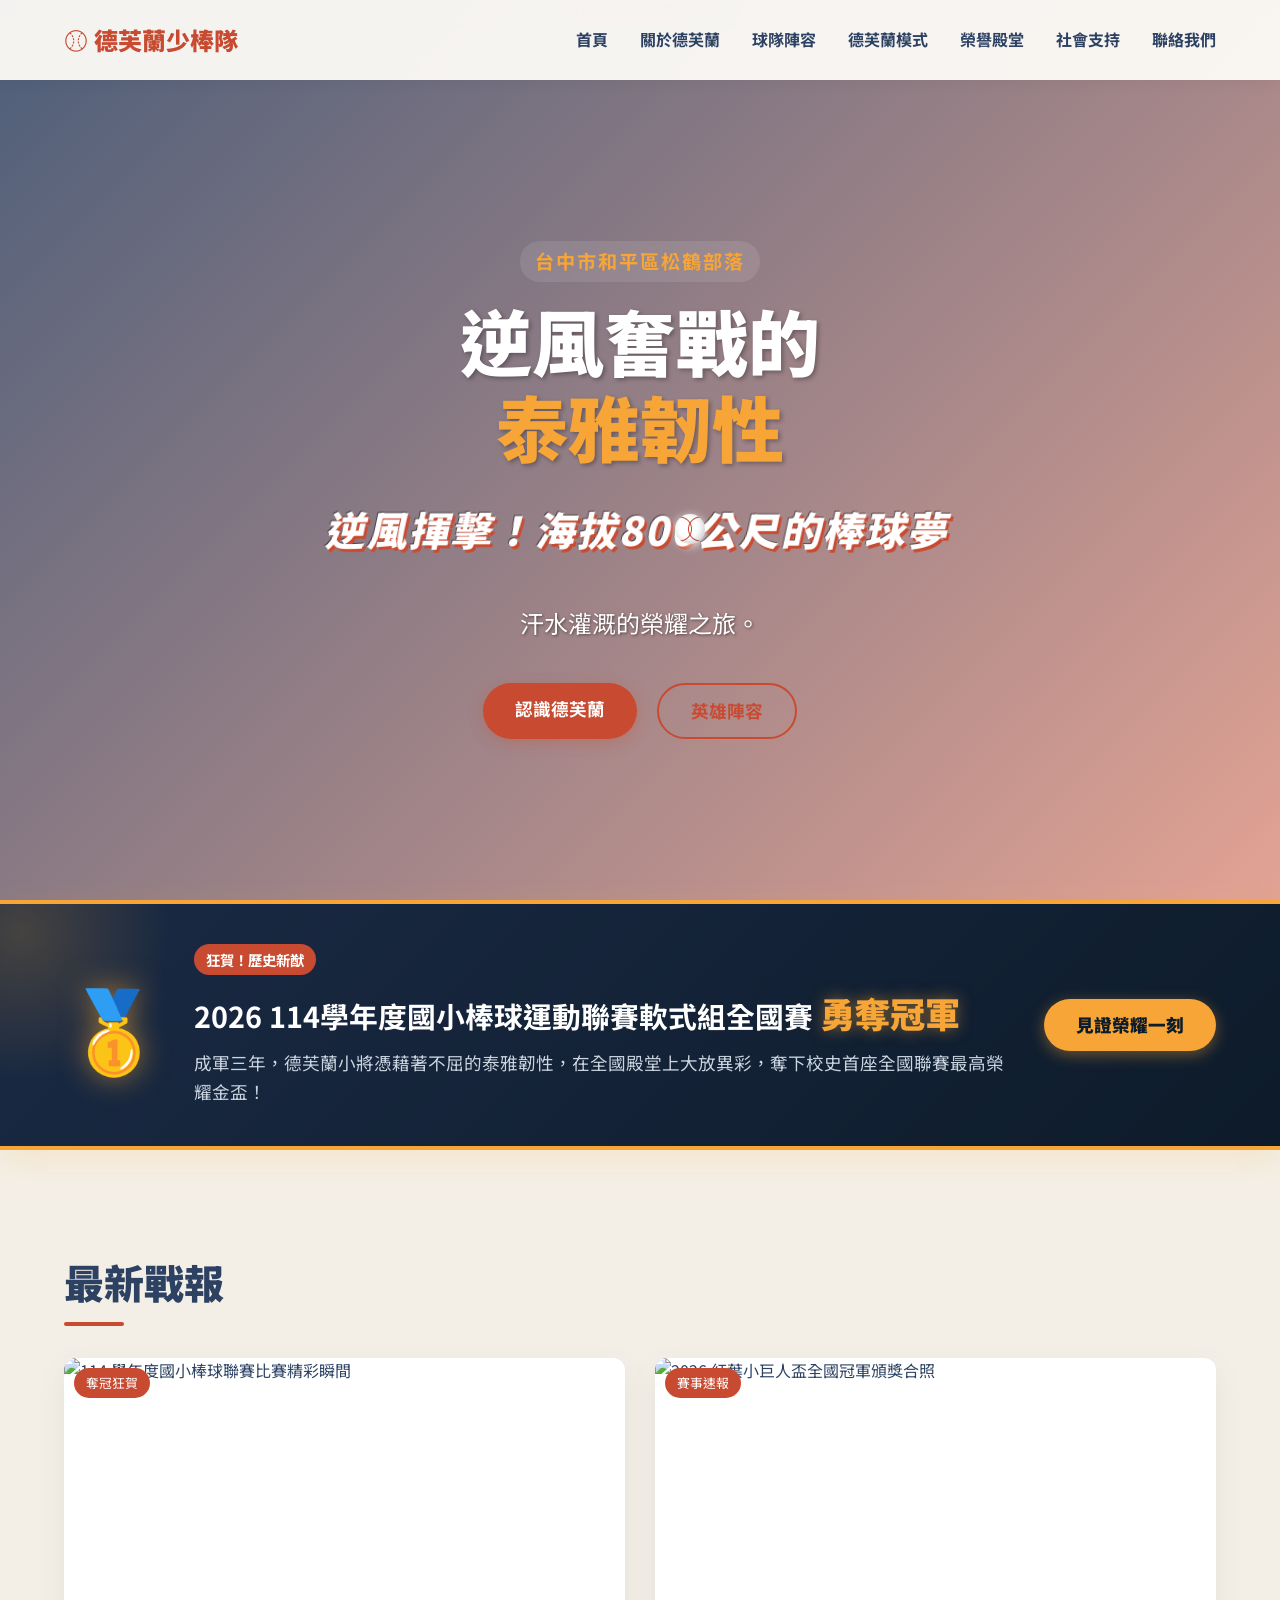
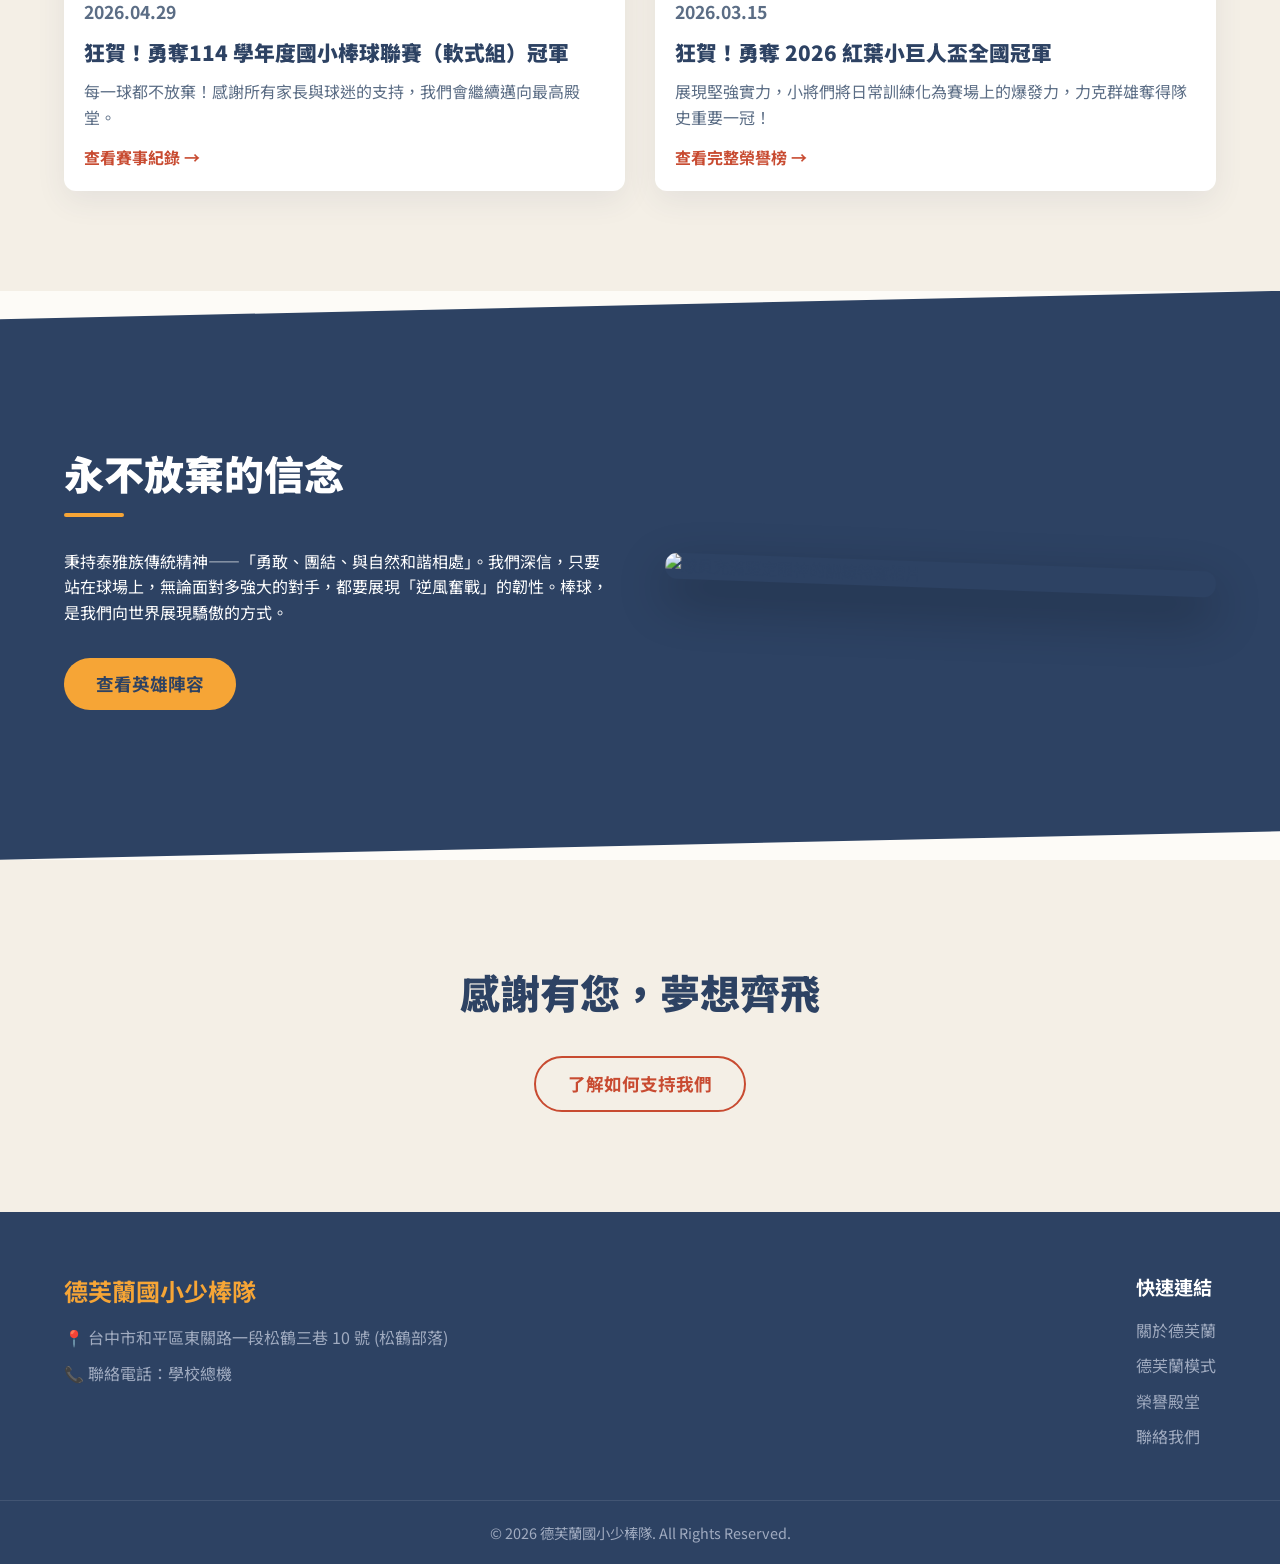
==== index.html @ 4b1ca67d "rel 1" ====
<!DOCTYPE html>
<html lang="zh-Hant">
<head>
    <meta charset="UTF-8">
    <meta name="viewport" content="width=device-width, initial-scale=1.0">
    <title>德芙蘭少棒隊 | 海拔 800 公尺的棒球夢想</title>
    <link href="https://fonts.googleapis.com/css2?family=Noto+Sans+TC:wght@400;700;900&display=swap" rel="stylesheet">
    <link rel="stylesheet" href="style.css">
</head>
<body>
    <header class="navbar" id="navbar">
        <div class="container nav-container">
            <div class="logo"><a href="index.html">⚾ 德芙蘭少棒隊</a></div>

            <button class="mobile-menu-btn" id="mobileMenuBtn">
                <span></span>
                <span></span>
                <span></span>
            </button>

            <nav class="nav-links" id="navLinks">
                <a href="index.html">首頁</a>
                <a href="about.html">關於德芙蘭</a>
                <a href="team.html">球隊陣容</a>
                <a href="model.html">德芙蘭模式</a>
                <a href="honors.html">榮譽殿堂</a>
                <a href="support.html">社會支持</a>
                <a href="contact.html">聯絡我們</a>
            </nav>
        </div>
    </header>

    <section class="hero" id="home">
        <div class="hero-bg">
            <img src="https://wkwtb1.github.io/tbulan/images/index/hero-bg.png" alt="Tbulan 德芙蘭少棒隊">
            <div class="hero-overlay"></div>
        </div>


        <div class="container hero-content gs-reveal">
            <span class="hero-subtitle">台中市和平區松鶴部落</span>
            <h1 class="hero-title">逆風奮戰的<br><span class="text-highlight">泰雅韌性</span></h1>

            <div class="strike-container">
                <div class="baseball-pitch"></div>
                <h2 class="batting-strike">逆風揮擊！海拔800公尺的棒球夢</h2>
            </div>

            <p class="hero-desc">汗水灌溉的榮耀之旅。</p>
            <div class="hero-actions">
                <a href="about.html" class="btn btn-primary">認識德芙蘭</a>
                <a href="team.html" class="btn btn-outline">英雄陣容</a>
            </div>
        </div>
    </section>

    <section class="champion-banner gs-reveal">
        <div class="container">
            <div class="champion-content">
                <div class="champion-icon">🥇</div>
                <div class="champion-text">
                    <span class="champion-tag">狂賀！歷史新猷</span>
                    <h2 class="champion-title">2026 114學年度國小棒球運動聯賽軟式組全國賽 <span class="highlight-gold">勇奪冠軍</span></h2>
                    <p>成軍三年，德芙蘭小將憑藉著不屈的泰雅韌性，在全國殿堂上大放異彩，奪下校史首座全國聯賽最高榮耀金盃！</p>
                </div>
                <a href="https://www.youtube.com/watch?v=OGXzQywCKas" class="btn btn-gold">見證榮耀一刻</a>
            </div>
        </div>
    </section>

    <section class="news section-padding bg-light">
        <div class="container">
            <div class="section-header">
                <h2 class="section-title">最新戰報</h2>
                <div class="title-line"></div>
            </div>
            <div class="news-grid">
                <article class="news-card gs-reveal">
                    <div class="news-img">
                        <img src="https://wkwtb1.github.io/tbulan/images/index/index-news-1.png" alt="114 學年度國小棒球聯賽比賽精彩瞬間">
                        <div class="news-badge">奪冠狂賀</div>
                    </div>
                    <div class="news-content">
                        <span class="news-date">2026.04.29</span>
                        <h3 class="news-card-title">狂賀！勇奪114 學年度國小棒球聯賽（軟式組）冠軍</h3>
                        <p class="news-card-desc">每一球都不放棄！感謝所有家長與球迷的支持，我們會繼續邁向最高殿堂。</p>
                        <a href="honors.html" class="news-link">查看賽事紀錄 &rarr;</a>
                    </div>
                </article>
                <article class="news-card gs-reveal">
                    <div class="news-img">
                        <img src="https://wkwtb1.github.io/tbulan/images/index/index-news-2.jpg" alt="2026 紅葉小巨人盃全國冠軍頒獎合照">
                        <div class="news-badge">賽事速報</div>
                    </div>
                    <div class="news-content">
                        <span class="news-date">2026.03.15</span>
                        <h3 class="news-card-title">狂賀！勇奪 2026 紅葉小巨人盃全國冠軍</h3>
                        <p class="news-card-desc">展現堅強實力，小將們將日常訓練化為賽場上的爆發力，力克群雄奪得隊史重要一冠！</p>
                        <a href="honors.html" class="news-link">查看完整榮譽榜 &rarr;</a>
                    </div>
                </article>
            </div>
        </div>
    </section>

    <section class="spirit section-padding">
        <div class="container spirit-container">
            <div class="spirit-text gs-reveal">
                <h2 class="section-title text-white">永不放棄的信念</h2>
                <div class="title-line line-yellow"></div>
                <p class="text-white mt-3">秉持泰雅族傳統精神——「勇敢、團結、與自然和諧相處」。我們深信，只要站在球場上，無論面對多強大的對手，都要展現「逆風奮戰」的韌性。棒球，是我們向世界展現驕傲的方式。</p>
                <a href="team.html" class="btn btn-yellow mt-4">查看英雄陣容</a>
            </div>
            <div class="spirit-image gs-reveal">
                <img src="https://via.placeholder.com/800x600/F6A536/FFFFFF?text=Team+Spirit" alt="球員充滿堅定眼神的訓練特寫相片">
            </div>
        </div>
    </section>

    <section class="partners section-padding bg-light">
        <div class="container">
            <div class="section-header center">
                <h2 class="section-title">感謝有您，夢想齊飛</h2>
                <!--
                <p class="section-subtitle">感謝以下企業與社團的鼎力相助，讓偏鄉棒球得以茁壯</p>
                -->
            </div>
            <!--
            <div class="partners-grid gs-reveal">
                <div class="partner-item"><img src="https://via.placeholder.com/200x100/DDDDDD/666666?text=金豐禾企業" alt="金豐禾企業 Logo"></div>
                <div class="partner-item"><img src="https://via.placeholder.com/200x100/DDDDDD/666666?text=頂新和德文教" alt="頂新和德文教基金會 Logo"></div>
                <div class="partner-item"><img src="https://via.placeholder.com/200x100/DDDDDD/666666?text=張泰山協會" alt="張泰山運動人文教育協會 Logo"></div>

                <div class="partner-item"><img src="https://via.placeholder.com/200x100/DDDDDD/666666?text=聯青社" alt="長松國際聯青社 Logo"></div>
                <div class="partner-item"><img src="https://via.placeholder.com/200x100/DDDDDD/666666?text=新世代關懷" alt="台灣新世代關懷協會 Logo"></div>
            </div>
             -->
            <div class="center mt-4">
                <a href="contact.html" class="btn btn-outline">了解如何支持我們</a>
            </div>
        </div>
    </section>

    <footer class="footer">
        <div class="container footer-container">
            <div class="footer-info">
                <h3>德芙蘭國小少棒隊</h3>
                <p>📍 台中市和平區東關路一段松鶴三巷 10 號 (松鶴部落)</p>
                <p>📞 聯絡電話：學校總機</p>
            </div>
            <div class="footer-links">
                <h4>快速連結</h4>
                <ul>
                    <li><a href="about.html">關於德芙蘭</a></li>
                    <li><a href="model.html">德芙蘭模式</a></li>
                    <li><a href="honors.html">榮譽殿堂</a></li>
                    <li><a href="contact.html">聯絡我們</a></li>
                </ul>
            </div>
        </div>
        <div class="footer-bottom">
            <p>&copy; 2026 德芙蘭國小少棒隊. All Rights Reserved.</p>
        </div>
    </footer>

    <script src="https://cdnjs.cloudflare.com/ajax/libs/gsap/3.12.2/gsap.min.js"></script>
    <script src="https://cdnjs.cloudflare.com/ajax/libs/gsap/3.12.2/ScrollTrigger.min.js"></script>
    <script src="main.js"></script>
</body>
</html>
---- style.css ----
/* ==========================================================================
   全站變數與重置 (Variables & Reset)
   ========================================================================== */
:root {
    /* 60-30-10 配色原則 */
    --clr-bg-primary: #FDFBF7; /* 60% 暖米白 */
    --clr-bg-secondary: #F4EFE6; /* 淺卡其，用於區塊交替 */
    --clr-text-main: #2D4263; /* 30% 深邃藍灰 */
    --clr-text-light: #5B6D85;
    --clr-accent-red: #C84B31; /* 10% 熱血磚紅 */
    --clr-accent-yellow: #F6A536; /* 10% 陽光金黃 */
    --clr-white: #FFFFFF;

    --font-main: 'Noto Sans TC', sans-serif;
    --transition-speed: 0.3s;
    --shadow-soft: 0 10px 30px rgba(45, 66, 99, 0.08);
    --shadow-hover: 0 15px 40px rgba(200, 75, 49, 0.15);
}

* {
    margin: 0;
    padding: 0;
    box-sizing: border-box;
}

body {
    font-family: var(--font-main);
    background-color: var(--clr-bg-primary);
    color: var(--clr-text-main);
    line-height: 1.6;
    overflow-x: hidden;
}

a {
    text-decoration: none;
    color: inherit;
    transition: color var(--transition-speed);
}

img {
    max-width: 100%;
    height: auto;
    display: block;
}

.container {
    width: 90%;
    max-width: 1200px;
    margin: 0 auto;
}

.section-padding {
    padding: 100px 0;
}

.bg-light {
    background-color: var(--clr-bg-secondary);
}

.text-white { color: var(--clr-white); }
.text-highlight { color: var(--clr-accent-yellow); }
.mt-3 { margin-top: 1.5rem; }
.mt-4 { margin-top: 2rem; }
.center { text-align: center; }

/* ==========================================================================
   Typography & Titles
   ========================================================================== */
.section-title {
    font-size: 2.5rem;
    font-weight: 900;
    margin-bottom: 0.5rem;
}

.section-subtitle {
    font-size: 1.1rem;
    color: var(--clr-text-light);
    margin-bottom: 2rem;
}

.title-line {
    width: 60px;
    height: 4px;
    background-color: var(--clr-accent-red);
    margin-bottom: 2rem;
    border-radius: 2px;
}
.title-line.line-yellow { background-color: var(--clr-accent-yellow); }
.section-header.center .title-line { margin: 0 auto 2rem auto; }

/* ==========================================================================
   Buttons
   ========================================================================== */
.btn {
    display: inline-block;
    padding: 12px 32px;
    font-size: 1.1rem;
    font-weight: 700;
    border-radius: 50px;
    cursor: pointer;
    transition: all var(--transition-speed);
    text-align: center;
}

.btn-primary {
    background-color: var(--clr-accent-red);
    color: var(--clr-white);
    box-shadow: 0 4px 15px rgba(200, 75, 49, 0.3);
}

.btn-primary:hover {
    background-color: #A63C26;
    transform: translateY(-3px);
    box-shadow: 0 8px 25px rgba(200, 75, 49, 0.4);
}

.btn-yellow {
    background-color: var(--clr-accent-yellow);
    color: var(--clr-text-main);
}

.btn-yellow:hover {
    background-color: #E0942E;
    transform: translateY(-3px);
}

.btn-outline {
    border: 2px solid var(--clr-accent-red);
    color: var(--clr-accent-red);
}

.btn-outline:hover {
    background-color: var(--clr-accent-red);
    color: var(--clr-white);
}

/* ==========================================================================
    Navbar (包含手機版整合)
   ========================================================================== */
.navbar {
    position: fixed;
    top: 0;
    left: 0;
    width: 100%;
    background-color: rgba(253, 251, 247, 0.95);
    backdrop-filter: blur(10px);
    z-index: 1000;
    box-shadow: 0 2px 15px rgba(0,0,0,0.05);
    transition: all var(--transition-speed);
}

.nav-container {
    display: flex;
    justify-content: space-between;
    align-items: center;
    height: 80px;
}

.logo a {
    font-size: 1.5rem;
    font-weight: 900;
    color: var(--clr-accent-red);
}

.nav-links {
    display: flex;
    gap: 2rem;
}

.nav-links a {
    font-weight: 700;
    font-size: 1rem;
    position: relative;
}

.nav-links a:hover, .nav-links a.active {
    color: var(--clr-accent-red);
}

.nav-links a::after {
    content: '';
    position: absolute;
    bottom: -5px;
    left: 0;
    width: 0%;
    height: 3px;
    background-color: var(--clr-accent-red);
    transition: width var(--transition-speed);
}

.nav-links a:hover::after, .nav-links a.active::after {
    width: 100%;
}

/* 漢堡按鈕基礎樣式 (桌機隱藏) */
.mobile-menu-btn {
    display: none;
    flex-direction: column;
    justify-content: space-between;
    width: 30px;
    height: 21px;
    background: transparent;
    border: none;
    cursor: pointer;
    z-index: 1001; /* 確保在選單之上 */
}

.mobile-menu-btn span {
    width: 100%;
    height: 3px;
    background-color: var(--clr-accent-red);
    border-radius: 5px;
    transition: all 0.3s ease;
}

/* --- 手機版 Navbar RWD --- */
@media (max-width: 768px) {
    /* 顯示漢堡按鈕 */
    .mobile-menu-btn {
        display: flex;
    }

    /* 手機版滑動選單面板 */
    .nav-links {
        position: fixed;
        top: 0;
        right: 0;
        width: 70%; /* 選單寬度 */
        height: 100vh;
        background-color: #1a2a44; /* 深藍色背景 */
        flex-direction: column;
        justify-content: center;
        align-items: center;
        gap: 25px;
        box-shadow: -5px 0 15px rgba(0,0,0,0.5);

        /* 預設隱藏在右側 */
        transform: translateX(100%);
        transition: transform 0.4s ease-in-out;
    }

    /* 開啟選單 */
    .nav-links.active {
        transform: translateX(0);
    }

    /* 手機版連結字體樣式 */
    .nav-links a {
        color: #ffffff;
        font-size: 1.3rem;
        width: 100%;
        text-align: center;
        padding: 10px 0;
        border-bottom: 1px solid rgba(255,255,255,0.1);
    }

    .nav-links a:hover,
    .nav-links a.active {
        color: var(--clr-accent-yellow);
    }

    /* 漢堡按鈕變 X 動畫 */
    .mobile-menu-btn.active span {
        background-color: var(--clr-accent-yellow);
    }
    .mobile-menu-btn.active span:nth-child(1) {
        transform: translateY(9px) rotate(45deg);
    }
    .mobile-menu-btn.active span:nth-child(2) {
        opacity: 0;
    }
    .mobile-menu-btn.active span:nth-child(3) {
        transform: translateY(-9px) rotate(-45deg);
    }
}

/* ==========================================================================
   首頁 Hero 主視覺區塊
   ========================================================================== */
.hero {
    position: relative;
    min-height: 100vh;
    display: flex;
    align-items: center;
    justify-content: center;
    text-align: center;
    overflow: hidden;
    padding-top: 80px;
}

.hero-bg {
    position: absolute;
    top: 0;
    left: 0;
    width: 100%;
    height: 100%;
    z-index: -1;
}

.hero-bg img {
    width: 100%;
    height: 100%;
    object-fit: cover;
    object-position: center;
    animation: heroZoom 20s infinite alternate linear;
}

.hero-overlay {
    position: absolute;
    top: 0;
    left: 0;
    width: 100%;
    height: 100%;
    background: linear-gradient(135deg, rgba(45, 66, 99, 0.85) 0%, rgba(200, 75, 49, 0.5) 100%);
}

@keyframes heroZoom {
    0% { transform: scale(1); }
    100% { transform: scale(1.15); }
}

.hero-content {
    position: relative;
    z-index: 1;
    color: var(--clr-white);
    max-width: 800px;
}

.hero-subtitle {
    display: inline-block;
    font-size: 1.2rem;
    font-weight: 700;
    letter-spacing: 2px;
    margin-bottom: 15px;
    color: var(--clr-accent-yellow);
    background-color: rgba(255, 255, 255, 0.1);
    padding: 5px 15px;
    border-radius: 20px;
    backdrop-filter: blur(5px);
}

.hero-title {
    font-size: 4.5rem;
    font-weight: 900;
    line-height: 1.2;
    margin-bottom: 20px;
    text-shadow: 2px 2px 4px rgba(0, 0, 0, 0.3);
}

.hero-desc {
    font-size: 1.5rem;
    font-weight: 400;
    margin-bottom: 40px;
    text-shadow: 1px 1px 3px rgba(0, 0, 0, 0.5);
}

.hero-actions {
    display: flex;
    gap: 20px;
    justify-content: center;
}

@media (max-width: 768px) {
    .hero-title { font-size: 3rem; }
    .hero-desc { font-size: 1.2rem; }
    .hero-actions { flex-direction: column; padding: 0 20px; }
}

/* ==========================================================================
   進階揮棒擊出特效
   ========================================================================== */
.strike-container {
    margin: 20px 0 35px;
    position: relative;
    overflow: visible;
    min-height: 80px;
    display: flex;
    justify-content: center;
    align-items: center;
}

.baseball-pitch {
    position: absolute;
    width: 30px;
    height: 30px;
    background-color: #fff;
    border-radius: 50%;
    background-image:
        radial-gradient(circle at 15% 50%, transparent 11px, var(--clr-accent-red) 12px, transparent 13px),
        radial-gradient(circle at 85% 50%, transparent 11px, var(--clr-accent-red) 12px, transparent 13px);
    box-shadow: inset -2px -2px 6px rgba(0,0,0,0.2), 0 2px 10px rgba(255,255,255,0.8);
    z-index: 10;
    opacity: 0;
    animation: windupSpin 2s linear forwards, pitchThrow 0.1s ease-in 2s forwards;
}

.batting-strike {
    font-size: 2.5rem;
    font-weight: 900;
    color: var(--clr-white);
    text-shadow: 3px 3px 0 var(--clr-accent-red), -1px -1px 0 rgba(0,0,0,0.5);
    display: inline-block;
    transform: skewX(-12deg);
    position: relative;
    letter-spacing: 2px;
    opacity: 0;
    z-index: 5;
    animation: textHit 0.5s cubic-bezier(0.175, 0.885, 0.32, 1.275) 2.1s forwards;
}

.batting-strike::after {
    content: '';
    position: absolute;
    top: 50%;
    left: -15%;
    width: 0;
    height: 8px;
    background-color: var(--clr-accent-yellow);
    box-shadow: 0 0 15px var(--clr-accent-yellow), 0 0 30px #ffffff;
    border-radius: 10px;
    transform: translateY(-50%) rotate(-4deg);
    z-index: 2;
    pointer-events: none;
    animation: swingSlash 0.4s ease-out 2.2s forwards;
}

.batting-strike::before {
    content: '';
    position: absolute;
    top: 50%;
    left: 40%;
    width: 10px;
    height: 10px;
    background: #fff;
    border-radius: 50%;
    transform: translate(-50%, -50%);
    box-shadow: 0 0 50px 30px rgba(255, 255, 255, 0.9);
    opacity: 0;
    z-index: 1;
    pointer-events: none;
    animation: boomFlash 0.4s ease-out 2.1s forwards;
}

@keyframes windupSpin {
    0% { opacity: 0; transform: rotate(0deg) translateX(50px) rotate(0deg); }
    10% { opacity: 1; transform: rotate(108deg) translateX(50px) rotate(-108deg); }
    100% { opacity: 1; transform: rotate(1080deg) translateX(50px) rotate(-1080deg); }
}
@keyframes pitchThrow {
    0% { opacity: 1; transform: rotate(1080deg) translateX(50px) scale(1); }
    100% { opacity: 0; transform: rotate(1080deg) translateX(0px) scale(0.2); }
}
@keyframes textHit {
    0% { opacity: 0; transform: scale(0.3) skewX(-12deg); }
    70% { opacity: 1; transform: scale(1.1) skewX(-12deg); }
    100% { opacity: 1; transform: scale(1) skewX(-12deg); }
}
@keyframes swingSlash {
    0% { width: 0; left: -15%; opacity: 1; }
    50% { width: 130%; left: -15%; opacity: 1; }
    100% { width: 0; left: 115%; opacity: 0; }
}
@keyframes boomFlash {
    0% { opacity: 0; transform: translate(-50%, -50%) scale(0); }
    30% { opacity: 1; transform: translate(-50%, -50%) scale(2.5); }
    100% { opacity: 0; transform: translate(-50%, -50%) scale(4); }
}

@media (max-width: 768px) {
    .batting-strike { font-size: 1.6rem; text-shadow: 2px 2px 0 var(--clr-accent-red); }
    @keyframes windupSpin {
        0% { opacity: 0; transform: rotate(0deg) translateX(30px) rotate(0deg); }
        100% { opacity: 1; transform: rotate(1080deg) translateX(30px) rotate(-1080deg); }
    }
}

/* ==========================================================================
   🏆 首頁冠軍快報橫幅
   ========================================================================== */
.champion-banner {
    background: linear-gradient(135deg, #1a2a44 0%, #0d1b2a 100%);
    padding: 40px 0;
    border-top: 4px solid var(--clr-accent-yellow);
    border-bottom: 4px solid var(--clr-accent-yellow);
    box-shadow: 0 10px 30px rgba(246, 165, 54, 0.15);
    position: relative;
    overflow: hidden;
}
.champion-banner::before {
    content: ''; position: absolute; top: -50%; left: -10%;
    width: 300px; height: 300px;
    background: radial-gradient(circle, rgba(246,165,54,0.2) 0%, transparent 70%); z-index: 0;
}
.champion-content { display: flex; align-items: center; gap: 30px; position: relative; z-index: 1; }
.champion-icon { font-size: 5rem; line-height: 1; filter: drop-shadow(0 0 15px rgba(246, 165, 54, 0.6)); animation: floatTrophy 3s ease-in-out infinite; }
.champion-text { flex: 1; }
.champion-tag { display: inline-block; background-color: var(--clr-accent-red); color: #fff; padding: 4px 12px; border-radius: 20px; font-size: 0.9rem; font-weight: 700; margin-bottom: 10px; }
.champion-title { color: #fff; font-size: 1.8rem; margin-bottom: 8px; }
.highlight-gold { color: var(--clr-accent-yellow); font-size: 2.2rem; font-weight: 900; text-shadow: 0 0 15px rgba(246, 165, 54, 0.5); }
.champion-text p { color: #cbd5e1; margin: 0; font-size: 1.1rem; }
.btn-gold { background-color: var(--clr-accent-yellow); color: #0d1b2a; font-weight: 900; box-shadow: 0 4px 15px rgba(246, 165, 54, 0.4); }
.btn-gold:hover { background-color: #fff; transform: translateY(-3px); }
@keyframes floatTrophy { 0%, 100% { transform: translateY(0); } 50% { transform: translateY(-10px); } }
@media (max-width: 768px) {
    .champion-content { flex-direction: column; text-align: center; gap: 20px; }
    .champion-title { font-size: 1.4rem; }
    .highlight-gold { font-size: 1.8rem; display: block; margin-top: 5px;}
}

/* ==========================================================================
   賽事速報區塊
   ========================================================================== */
.news-list { max-width: 800px; margin: 0 auto; display: flex; flex-direction: column; gap: 15px; }
.news-item { display: flex; align-items: center; background-color: var(--clr-white); padding: 20px 25px; border-radius: 10px; text-decoration: none; color: var(--clr-text-main); box-shadow: var(--shadow-soft); transition: all 0.3s ease; border-left: 4px solid transparent; }
.news-item:hover { transform: translateY(-3px); box-shadow: 0 8px 25px rgba(0, 0, 0, 0.1); border-left-color: var(--clr-primary); }
.highlight-news { border-left: 4px solid var(--clr-accent-yellow); background: linear-gradient(to right, rgba(246, 165, 54, 0.05), white); }
.highlight-news:hover { border-left-color: var(--clr-accent-red); }
.news-date { font-weight: 700; color: var(--clr-text-light); font-size: 1.1rem; min-width: 110px; }
.news-tag { font-size: 0.85rem; font-weight: 700; padding: 4px 12px; border-radius: 20px; margin-right: 20px; white-space: nowrap; }
.tag-gold { background-color: var(--clr-accent-yellow); color: #000; }
.tag-primary { background-color: var(--clr-primary); color: #fff; }
.news-title { flex: 1; font-size: 1.15rem; font-weight: 700; }
.text-red { color: var(--clr-accent-red); }
.news-arrow { color: var(--clr-text-light); font-weight: bold; transition: transform 0.3s ease; }
.news-item:hover .news-arrow { transform: translateX(5px); color: var(--clr-primary); }
@media (max-width: 768px) {
    .news-item { flex-wrap: wrap; padding: 15px; gap: 10px; }
    .news-date { width: 100%; font-size: 1rem; margin-bottom: 5px; }
    .news-title { width: 100%; font-size: 1.1rem; margin-top: 5px; }
    .news-arrow { display: none; }
}

/* ==========================================================================
   其他共用區塊 (Team Spirit, Partners, Footer)
   ========================================================================== */
.spirit { background-color: var(--clr-text-main); position: relative; z-index: 1; clip-path: polygon(0 5%, 100% 0, 100% 95%, 0 100%); padding: 150px 0; }
.spirit-container { display: flex; align-items: center; gap: 50px; }
.spirit-text { flex: 1; }
.spirit-image { flex: 1; border-radius: 12px; overflow: hidden; box-shadow: 0 20px 50px rgba(0,0,0,0.3); transform: rotate(2deg); }
.spirit-image img { width: 100%; height: auto; }
.partners-grid { display: flex; flex-wrap: wrap; justify-content: center; gap: 30px; margin-top: 40px; }
.partner-item { background-color: var(--clr-white); padding: 20px; border-radius: 8px; box-shadow: var(--shadow-soft); width: 200px; display: flex; align-items: center; justify-content: center; transition: transform var(--transition-speed); }
.partner-item:hover { transform: translateY(-5px); }
.footer { background-color: var(--clr-text-main); color: var(--clr-white); padding: 60px 0 20px; }
.footer-container { display: flex; justify-content: space-between; flex-wrap: wrap; gap: 40px; margin-bottom: 40px; }
.footer-info h3 { font-size: 1.5rem; color: var(--clr-accent-yellow); margin-bottom: 15px; }
.footer-info p { color: #A0ABC0; margin-bottom: 10px; }
.footer-links h4 { font-size: 1.2rem; margin-bottom: 15px; }
.footer-links ul { list-style: none; }
.footer-links ul li { margin-bottom: 10px; }
.footer-links ul li a { color: #A0ABC0; }
.footer-links ul li a:hover { color: var(--clr-accent-yellow); }
.footer-bottom { text-align: center; padding-top: 20px; border-top: 1px solid rgba(255,255,255,0.1); color: #A0ABC0; font-size: 0.9rem; }
@media (max-width: 992px) {
    .spirit-container { flex-direction: column; }
    .spirit { clip-path: polygon(0 3%, 100% 0, 100% 97%, 0 100%); padding: 100px 0; }
}
@media (max-width: 768px) {
    .section-title { font-size: 2rem; }
}

/* 最新戰報 卡片版 */
.news-grid {
    display: grid;
    grid-template-columns: repeat(2, 1fr);
    gap: 30px;
}

.news-card {
    background: var(--clr-white);
    border-radius: 12px;
    overflow: hidden;
    box-shadow: var(--shadow-soft);
    transition: all 0.3s ease;
}

.news-card:hover {
    transform: translateY(-8px);
    box-shadow: var(--shadow-hover);
}

/* 圖片 */
.news-img {
    position: relative;
}

.news-img img {
    width: 100%;
    height: 220px;
    object-fit: cover;
}

/* 左上角標籤 */
.news-badge {
    position: absolute;
    top: 10px;
    left: 10px;
    background: var(--clr-accent-red);
    color: #fff;
    padding: 5px 12px;
    font-size: 0.8rem;
    border-radius: 20px;
}

/* 文字區 */
.news-content {
    padding: 20px;
}

.news-card-title {
    font-size: 1.3rem;
    font-weight: 900;
    margin: 10px 0;
}

.news-card-desc {
    color: var(--clr-text-light);
    margin-bottom: 15px;
}

.news-link {
    color: var(--clr-accent-red);
    font-weight: 700;
}

/* RWD */
@media (max-width: 768px) {
    .news-grid {
        grid-template-columns: 1fr;
    }
}
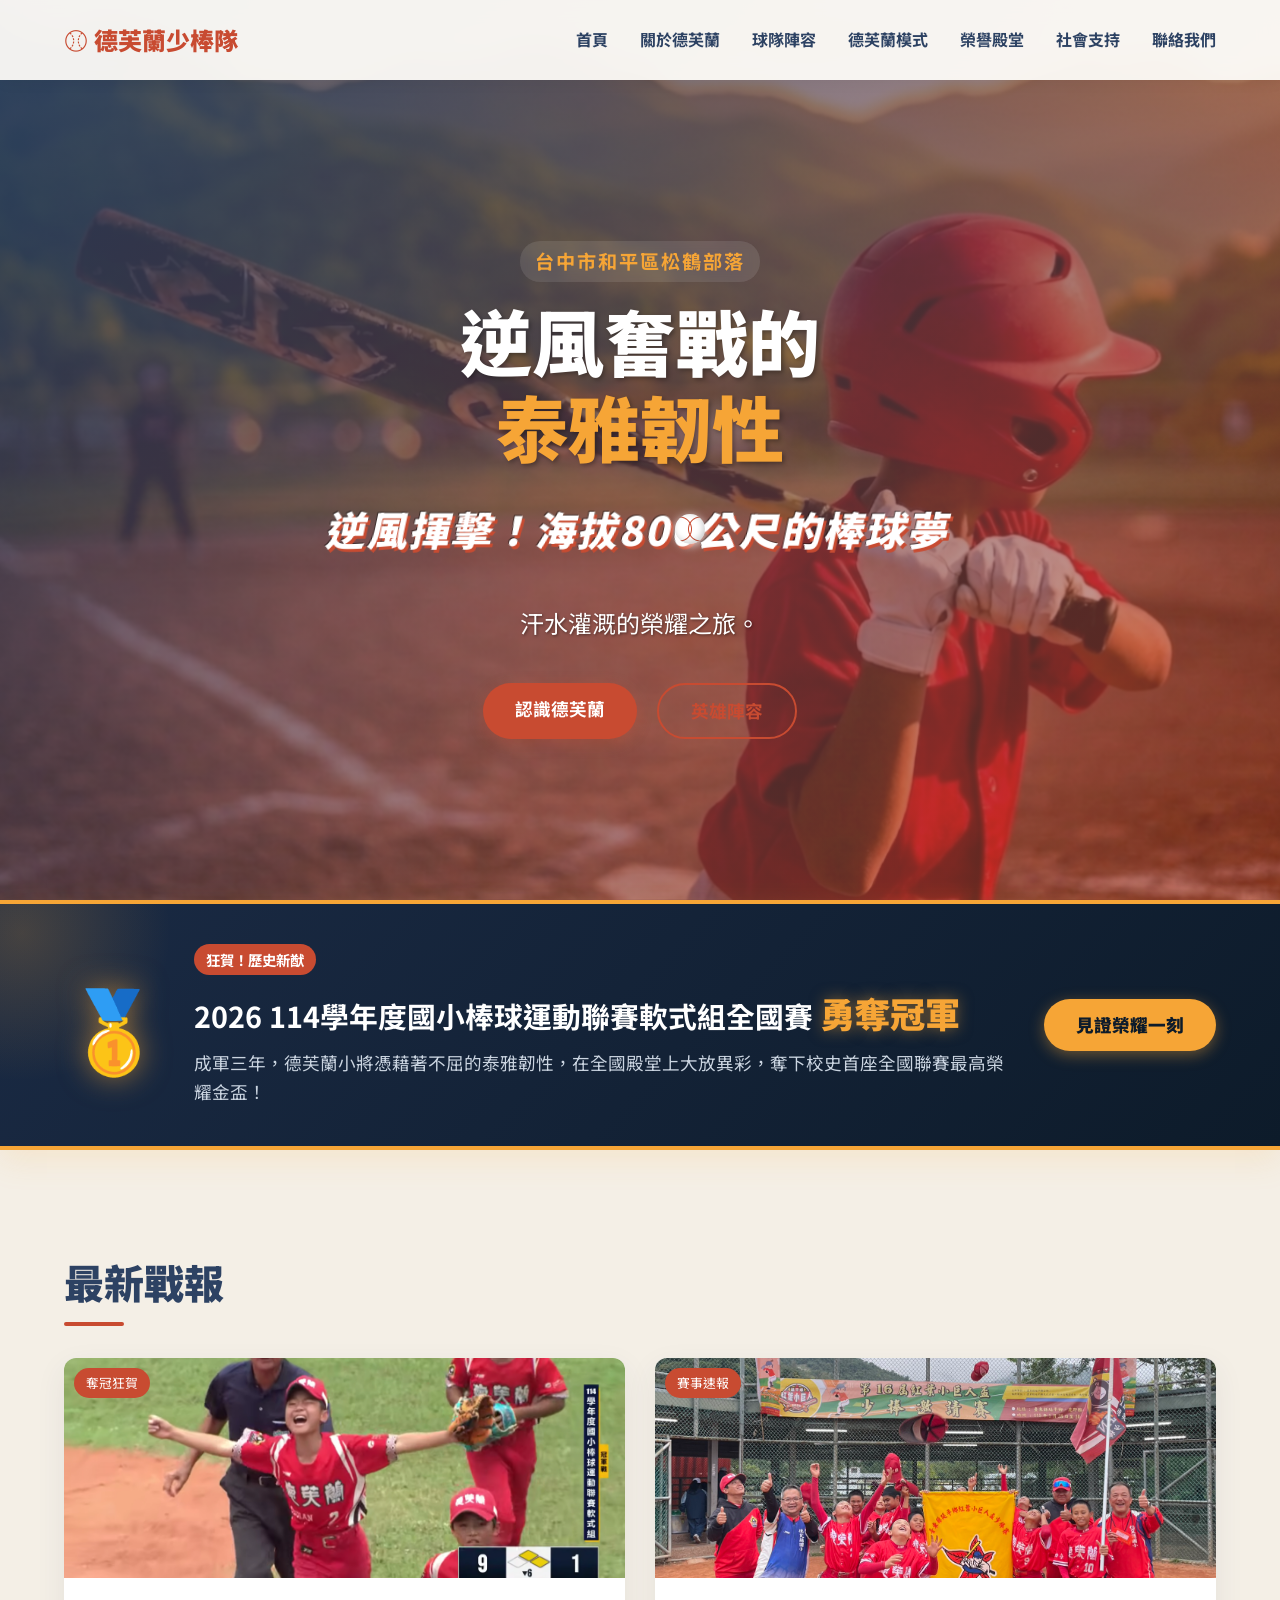
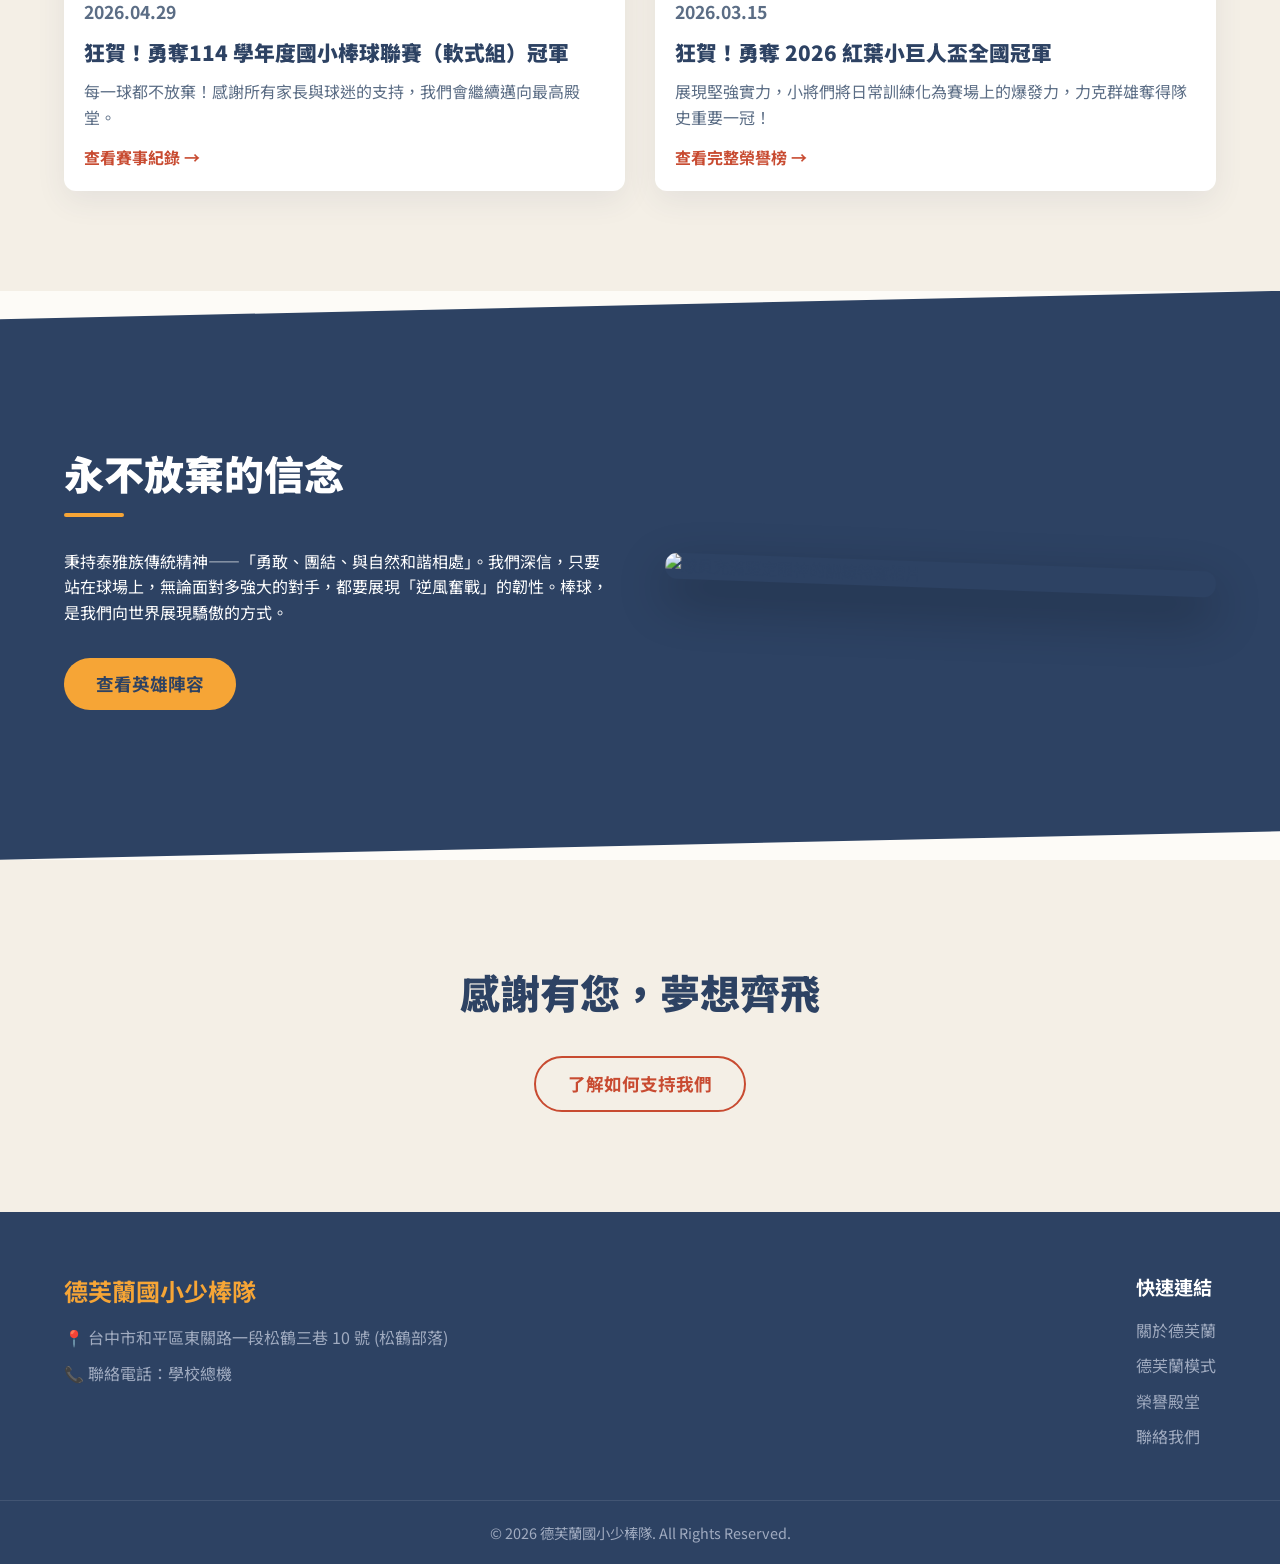
==== commit edcbb081: "rel 1" ====
--- a/index.html
+++ b/index.html
@@ -32,7 +32,7 @@
 
     <section class="hero" id="home">
         <div class="hero-bg">
-            <img src="https://wkwtb1.github.io/tbulan/images/index/hero-bg.png" alt="Tbulan 德芙蘭少棒隊">
+            <img src="images/index/hero-bg.png" alt="Tbulan 德芙蘭少棒隊">
             <div class="hero-overlay"></div>
         </div>
 
@@ -77,7 +77,7 @@
             <div class="news-grid">
                 <article class="news-card gs-reveal">
                     <div class="news-img">
-                        <img src="https://wkwtb1.github.io/tbulan/images/index/index-news-1.png" alt="114 學年度國小棒球聯賽比賽精彩瞬間">
+                        <img src="images/index/index-news-1.png" alt="114 學年度國小棒球聯賽比賽精彩瞬間">
                         <div class="news-badge">奪冠狂賀</div>
                     </div>
                     <div class="news-content">
@@ -89,7 +89,7 @@
                 </article>
                 <article class="news-card gs-reveal">
                     <div class="news-img">
-                        <img src="https://wkwtb1.github.io/tbulan/images/index/index-news-2.jpg" alt="2026 紅葉小巨人盃全國冠軍頒獎合照">
+                        <img src="images/index/index-news-2.jpg" alt="2026 紅葉小巨人盃全國冠軍頒獎合照">
                         <div class="news-badge">賽事速報</div>
                     </div>
                     <div class="news-content">
